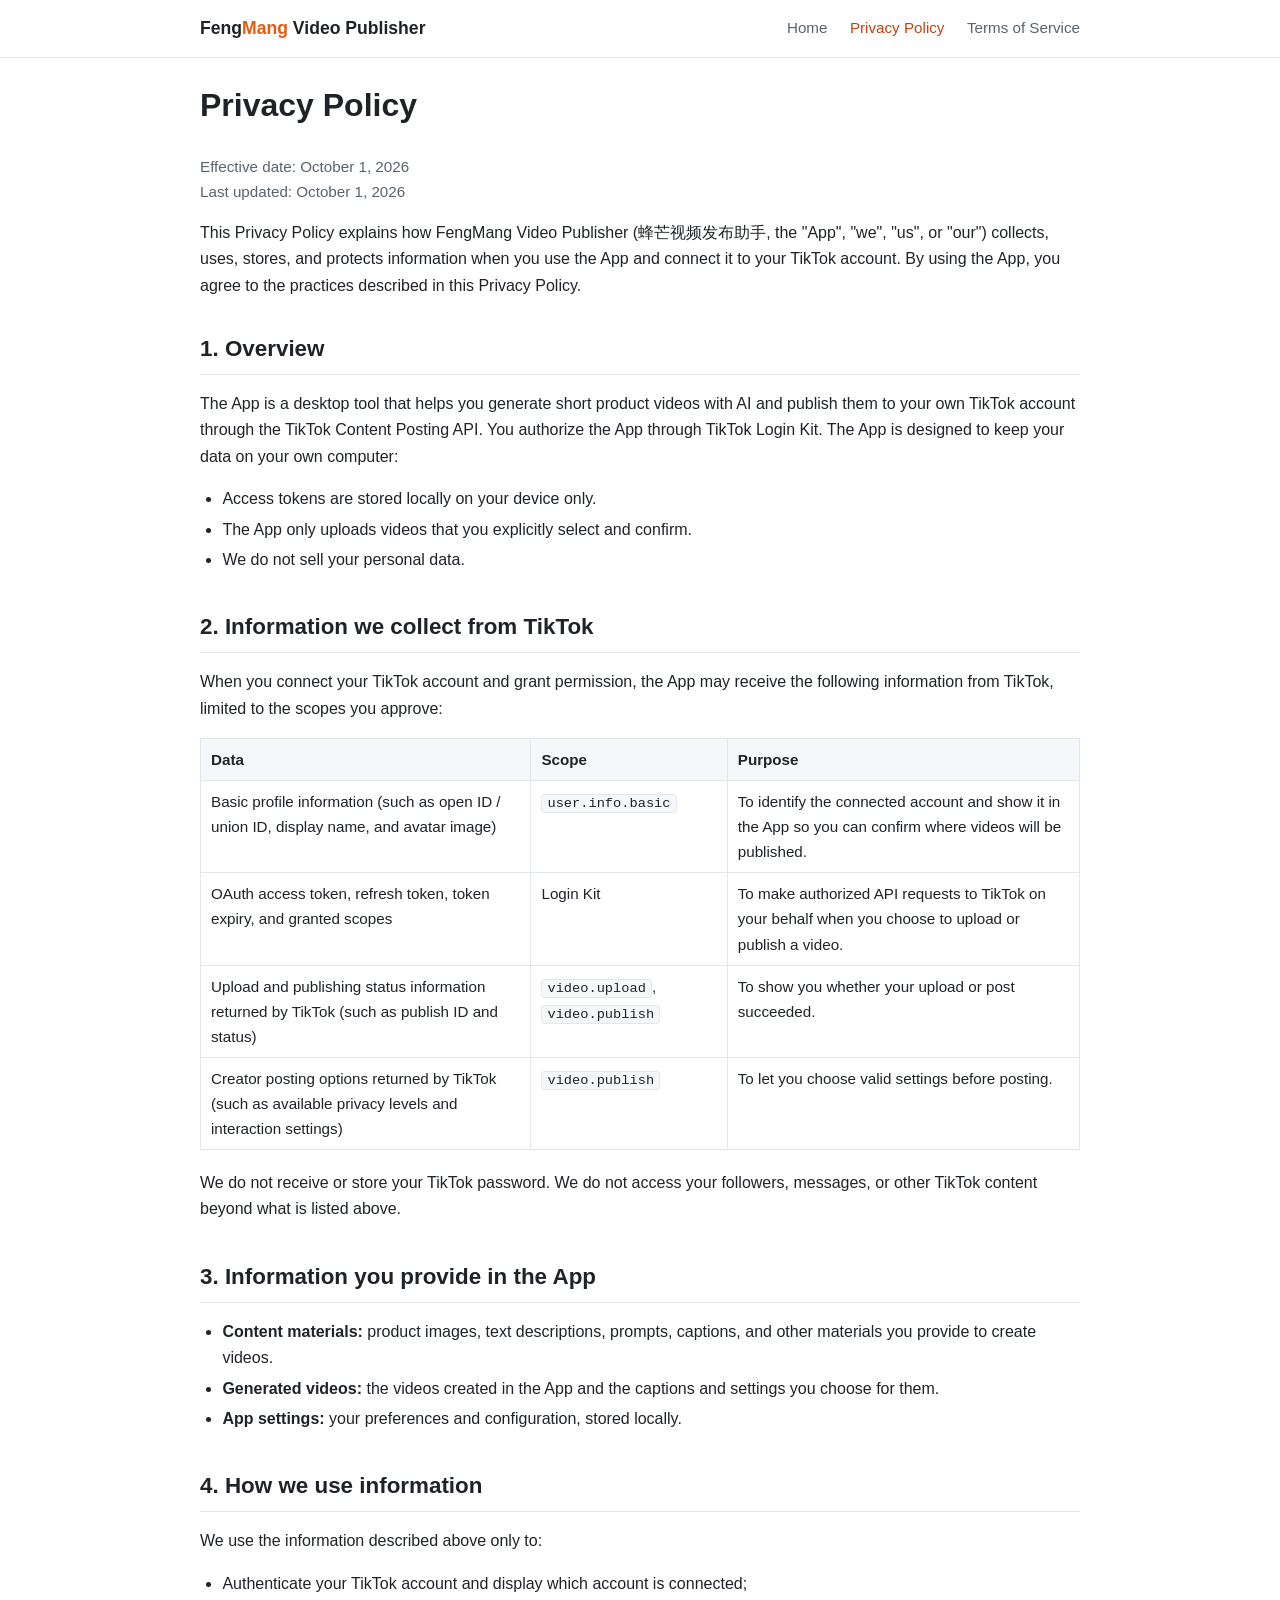
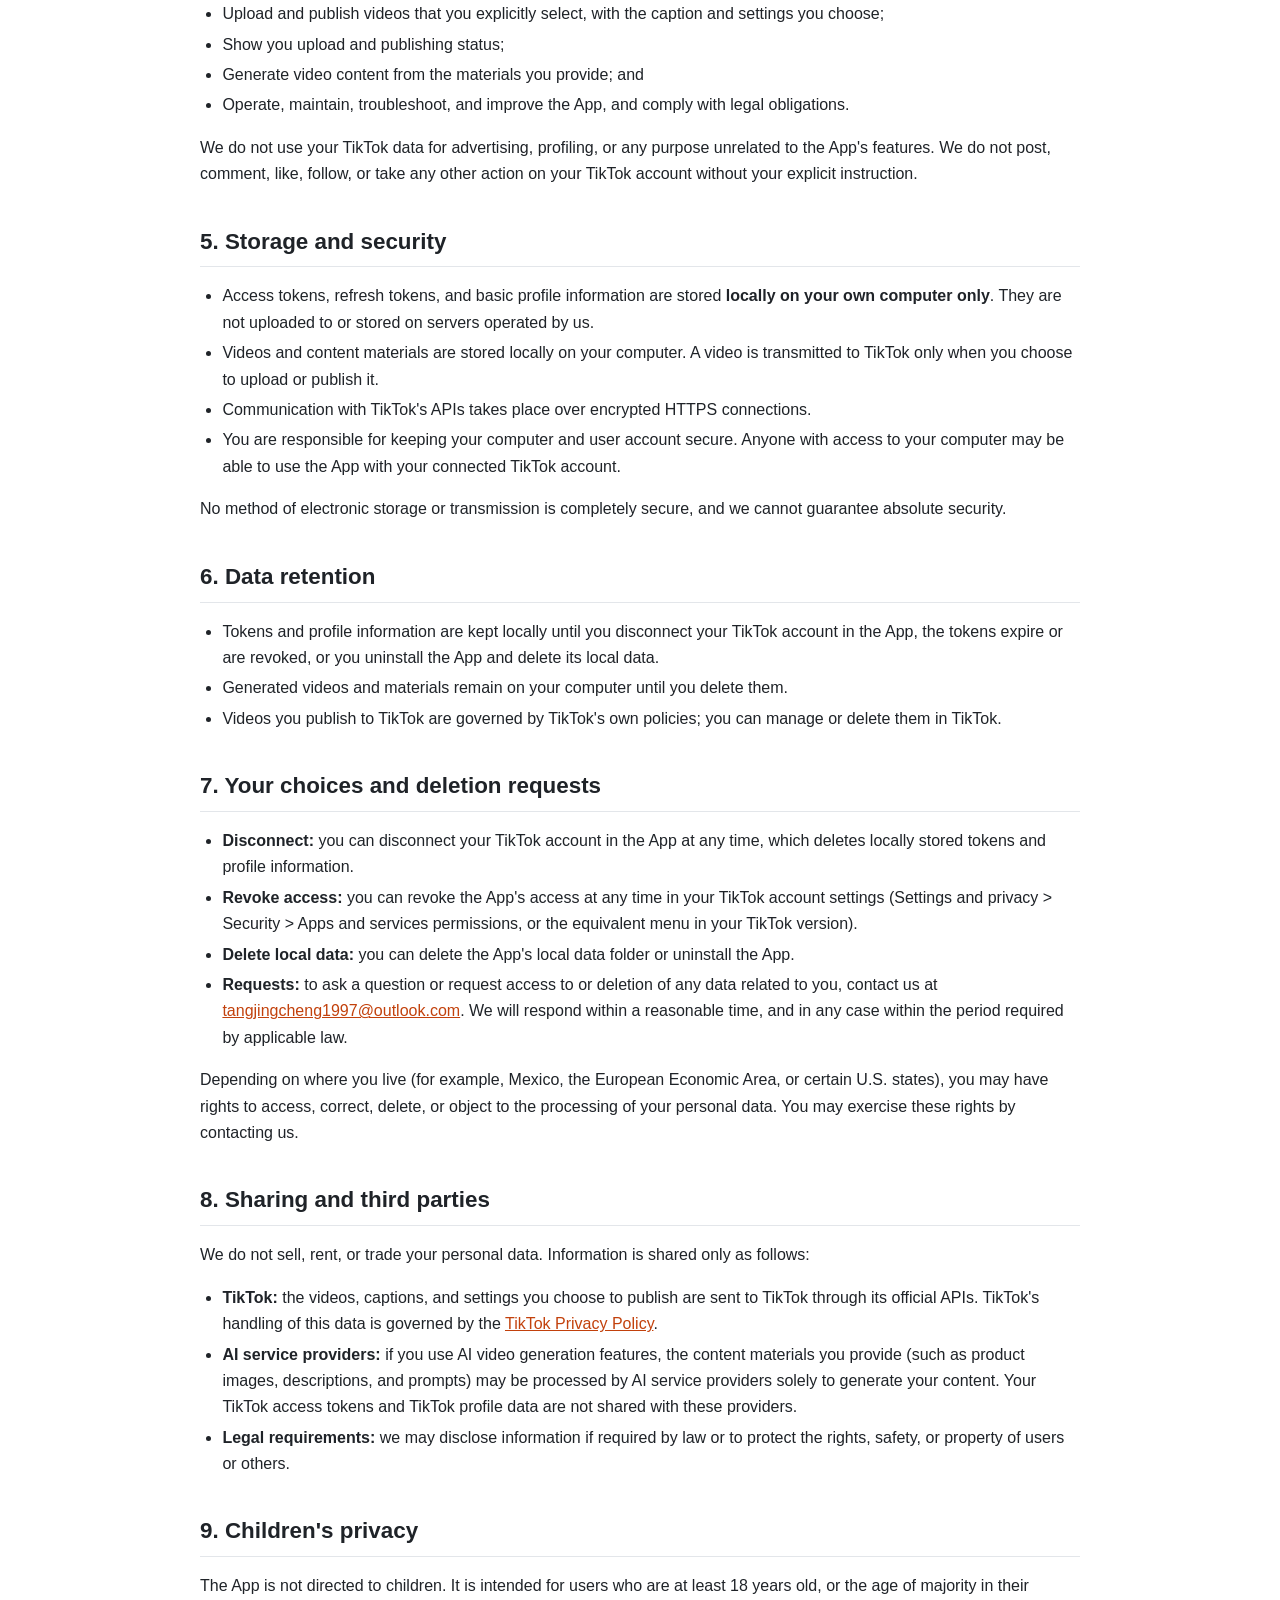
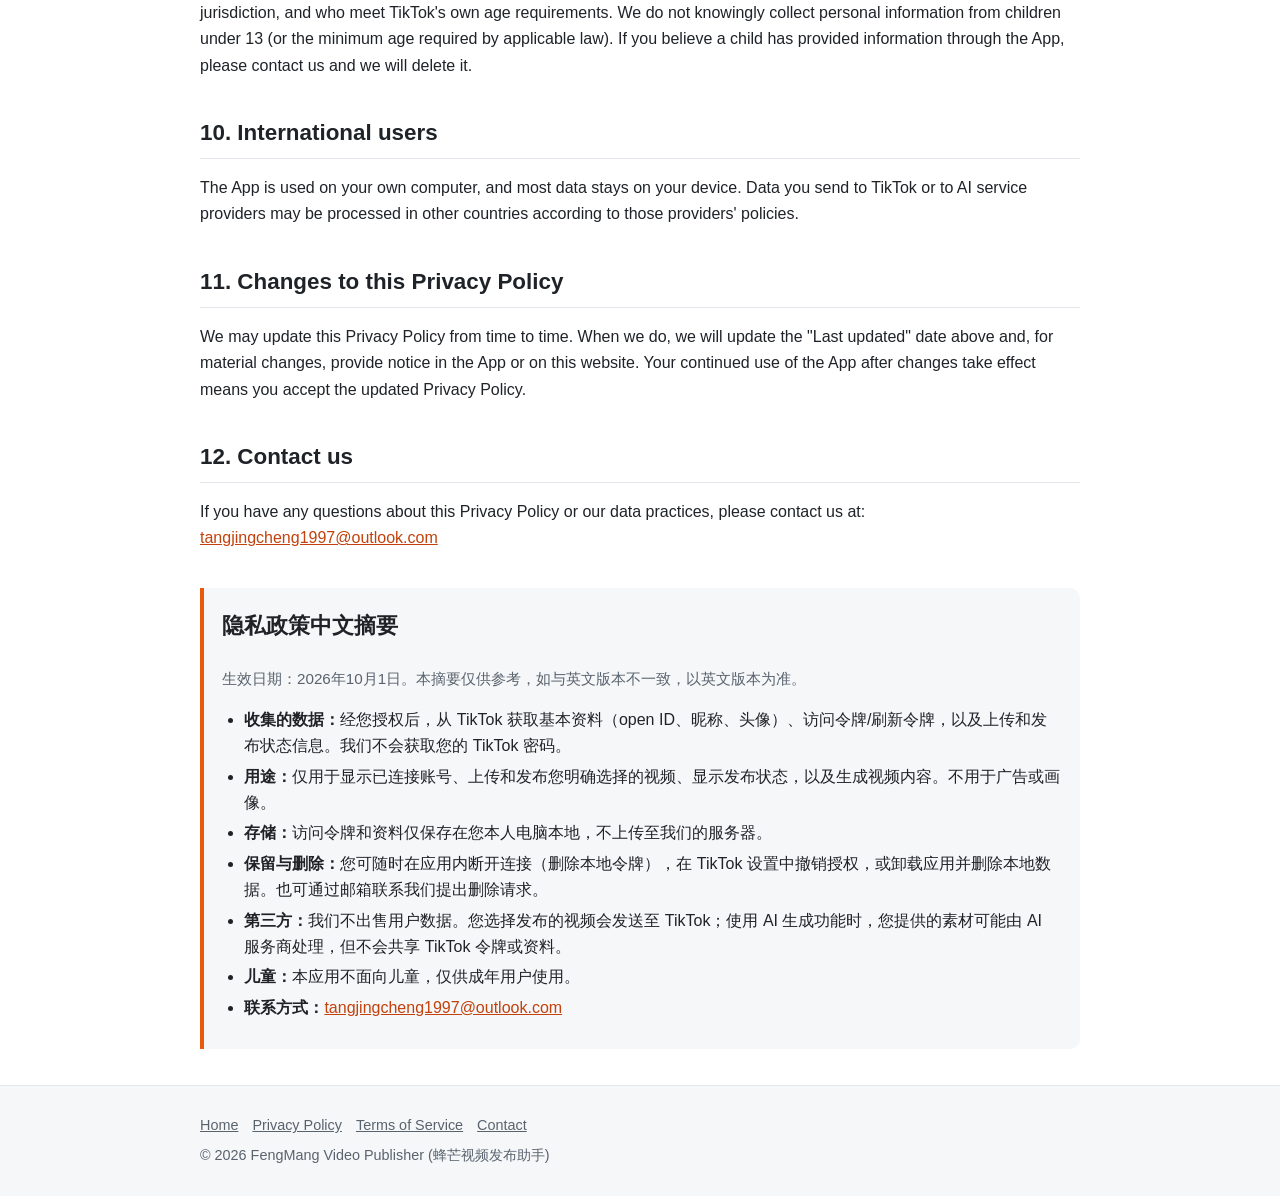
==== privacy.html @ cdba8553 "Add files via upload" ====
<!DOCTYPE html>
<html lang="en">
<head>
  <meta charset="utf-8">
  <meta name="viewport" content="width=device-width, initial-scale=1">
  <title>Privacy Policy | FengMang Video Publisher</title>
  <meta name="description" content="Privacy Policy for FengMang Video Publisher (蜂芒视频发布助手).">
  <link rel="stylesheet" href="style.css">
</head>
<body>
  <header class="site-header">
    <div class="container">
      <a class="brand" href="index.html">Feng<span>Mang</span> Video Publisher</a>
      <nav class="site-nav" aria-label="Main navigation">
        <a href="index.html">Home</a>
        <a href="privacy.html" aria-current="page">Privacy Policy</a>
        <a href="terms.html">Terms of Service</a>
      </nav>
    </div>
  </header>

  <main class="container">
    <h1>Privacy Policy</h1>
    <p class="meta">Effective date: October 1, 2026<br>Last updated: October 1, 2026</p>

    <p>This Privacy Policy explains how FengMang Video Publisher (蜂芒视频发布助手, the "App", "we", "us", or "our") collects, uses, stores, and protects information when you use the App and connect it to your TikTok account. By using the App, you agree to the practices described in this Privacy Policy.</p>

    <section>
      <h2>1. Overview</h2>
      <p>The App is a desktop tool that helps you generate short product videos with AI and publish them to your own TikTok account through the TikTok Content Posting API. You authorize the App through TikTok Login Kit. The App is designed to keep your data on your own computer:</p>
      <ul>
        <li>Access tokens are stored locally on your device only.</li>
        <li>The App only uploads videos that you explicitly select and confirm.</li>
        <li>We do not sell your personal data.</li>
      </ul>
    </section>

    <section>
      <h2>2. Information we collect from TikTok</h2>
      <p>When you connect your TikTok account and grant permission, the App may receive the following information from TikTok, limited to the scopes you approve:</p>
      <table>
        <thead>
          <tr><th>Data</th><th>Scope</th><th>Purpose</th></tr>
        </thead>
        <tbody>
          <tr>
            <td>Basic profile information (such as open ID / union ID, display name, and avatar image)</td>
            <td><code>user.info.basic</code></td>
            <td>To identify the connected account and show it in the App so you can confirm where videos will be published.</td>
          </tr>
          <tr>
            <td>OAuth access token, refresh token, token expiry, and granted scopes</td>
            <td>Login Kit</td>
            <td>To make authorized API requests to TikTok on your behalf when you choose to upload or publish a video.</td>
          </tr>
          <tr>
            <td>Upload and publishing status information returned by TikTok (such as publish ID and status)</td>
            <td><code>video.upload</code>, <code>video.publish</code></td>
            <td>To show you whether your upload or post succeeded.</td>
          </tr>
          <tr>
            <td>Creator posting options returned by TikTok (such as available privacy levels and interaction settings)</td>
            <td><code>video.publish</code></td>
            <td>To let you choose valid settings before posting.</td>
          </tr>
        </tbody>
      </table>
      <p>We do not receive or store your TikTok password. We do not access your followers, messages, or other TikTok content beyond what is listed above.</p>
    </section>

    <section>
      <h2>3. Information you provide in the App</h2>
      <ul>
        <li><strong>Content materials:</strong> product images, text descriptions, prompts, captions, and other materials you provide to create videos.</li>
        <li><strong>Generated videos:</strong> the videos created in the App and the captions and settings you choose for them.</li>
        <li><strong>App settings:</strong> your preferences and configuration, stored locally.</li>
      </ul>
    </section>

    <section>
      <h2>4. How we use information</h2>
      <p>We use the information described above only to:</p>
      <ul>
        <li>Authenticate your TikTok account and display which account is connected;</li>
        <li>Upload and publish videos that you explicitly select, with the caption and settings you choose;</li>
        <li>Show you upload and publishing status;</li>
        <li>Generate video content from the materials you provide; and</li>
        <li>Operate, maintain, troubleshoot, and improve the App, and comply with legal obligations.</li>
      </ul>
      <p>We do not use your TikTok data for advertising, profiling, or any purpose unrelated to the App's features. We do not post, comment, like, follow, or take any other action on your TikTok account without your explicit instruction.</p>
    </section>

    <section>
      <h2>5. Storage and security</h2>
      <ul>
        <li>Access tokens, refresh tokens, and basic profile information are stored <strong>locally on your own computer only</strong>. They are not uploaded to or stored on servers operated by us.</li>
        <li>Videos and content materials are stored locally on your computer. A video is transmitted to TikTok only when you choose to upload or publish it.</li>
        <li>Communication with TikTok's APIs takes place over encrypted HTTPS connections.</li>
        <li>You are responsible for keeping your computer and user account secure. Anyone with access to your computer may be able to use the App with your connected TikTok account.</li>
      </ul>
      <p>No method of electronic storage or transmission is completely secure, and we cannot guarantee absolute security.</p>
    </section>

    <section>
      <h2>6. Data retention</h2>
      <ul>
        <li>Tokens and profile information are kept locally until you disconnect your TikTok account in the App, the tokens expire or are revoked, or you uninstall the App and delete its local data.</li>
        <li>Generated videos and materials remain on your computer until you delete them.</li>
        <li>Videos you publish to TikTok are governed by TikTok's own policies; you can manage or delete them in TikTok.</li>
      </ul>
    </section>

    <section>
      <h2>7. Your choices and deletion requests</h2>
      <ul>
        <li><strong>Disconnect:</strong> you can disconnect your TikTok account in the App at any time, which deletes locally stored tokens and profile information.</li>
        <li><strong>Revoke access:</strong> you can revoke the App's access at any time in your TikTok account settings (Settings and privacy &gt; Security &gt; Apps and services permissions, or the equivalent menu in your TikTok version).</li>
        <li><strong>Delete local data:</strong> you can delete the App's local data folder or uninstall the App.</li>
        <li><strong>Requests:</strong> to ask a question or request access to or deletion of any data related to you, contact us at <a href="mailto:tangjingcheng1997@outlook.com">tangjingcheng1997@outlook.com</a>. We will respond within a reasonable time, and in any case within the period required by applicable law.</li>
      </ul>
      <p>Depending on where you live (for example, Mexico, the European Economic Area, or certain U.S. states), you may have rights to access, correct, delete, or object to the processing of your personal data. You may exercise these rights by contacting us.</p>
    </section>

    <section>
      <h2>8. Sharing and third parties</h2>
      <p>We do not sell, rent, or trade your personal data. Information is shared only as follows:</p>
      <ul>
        <li><strong>TikTok:</strong> the videos, captions, and settings you choose to publish are sent to TikTok through its official APIs. TikTok's handling of this data is governed by the <a href="https://www.tiktok.com/legal/privacy-policy">TikTok Privacy Policy</a>.</li>
        <li><strong>AI service providers:</strong> if you use AI video generation features, the content materials you provide (such as product images, descriptions, and prompts) may be processed by AI service providers solely to generate your content. Your TikTok access tokens and TikTok profile data are not shared with these providers.</li>
        <li><strong>Legal requirements:</strong> we may disclose information if required by law or to protect the rights, safety, or property of users or others.</li>
      </ul>
    </section>

    <section>
      <h2>9. Children's privacy</h2>
      <p>The App is not directed to children. It is intended for users who are at least 18 years old, or the age of majority in their jurisdiction, and who meet TikTok's own age requirements. We do not knowingly collect personal information from children under 13 (or the minimum age required by applicable law). If you believe a child has provided information through the App, please contact us and we will delete it.</p>
    </section>

    <section>
      <h2>10. International users</h2>
      <p>The App is used on your own computer, and most data stays on your device. Data you send to TikTok or to AI service providers may be processed in other countries according to those providers' policies.</p>
    </section>

    <section>
      <h2>11. Changes to this Privacy Policy</h2>
      <p>We may update this Privacy Policy from time to time. When we do, we will update the "Last updated" date above and, for material changes, provide notice in the App or on this website. Your continued use of the App after changes take effect means you accept the updated Privacy Policy.</p>
    </section>

    <section>
      <h2>12. Contact us</h2>
      <p>If you have any questions about this Privacy Policy or our data practices, please contact us at: <a href="mailto:tangjingcheng1997@outlook.com">tangjingcheng1997@outlook.com</a></p>
    </section>

    <section lang="zh-CN">
      <div class="zh">
        <h2>隐私政策中文摘要</h2>
        <p class="meta">生效日期：2026年10月1日。本摘要仅供参考，如与英文版本不一致，以英文版本为准。</p>
        <ul>
          <li><strong>收集的数据：</strong>经您授权后，从 TikTok 获取基本资料（open ID、昵称、头像）、访问令牌/刷新令牌，以及上传和发布状态信息。我们不会获取您的 TikTok 密码。</li>
          <li><strong>用途：</strong>仅用于显示已连接账号、上传和发布您明确选择的视频、显示发布状态，以及生成视频内容。不用于广告或画像。</li>
          <li><strong>存储：</strong>访问令牌和资料仅保存在您本人电脑本地，不上传至我们的服务器。</li>
          <li><strong>保留与删除：</strong>您可随时在应用内断开连接（删除本地令牌），在 TikTok 设置中撤销授权，或卸载应用并删除本地数据。也可通过邮箱联系我们提出删除请求。</li>
          <li><strong>第三方：</strong>我们不出售用户数据。您选择发布的视频会发送至 TikTok；使用 AI 生成功能时，您提供的素材可能由 AI 服务商处理，但不会共享 TikTok 令牌或资料。</li>
          <li><strong>儿童：</strong>本应用不面向儿童，仅供成年用户使用。</li>
          <li><strong>联系方式：</strong><a href="mailto:tangjingcheng1997@outlook.com">tangjingcheng1997@outlook.com</a></li>
        </ul>
      </div>
    </section>
  </main>

  <footer class="site-footer">
    <div class="container">
      <p><a href="index.html">Home</a><a href="privacy.html">Privacy Policy</a><a href="terms.html">Terms of Service</a><a href="mailto:tangjingcheng1997@outlook.com">Contact</a></p>
      <p>&copy; 2026 FengMang Video Publisher (蜂芒视频发布助手)</p>
    </div>
  </footer>
</body>
</html>
---- style.css ----
/* FengMang Video Publisher - shared stylesheet (no external dependencies) */
:root {
  --bg: #ffffff;
  --bg-alt: #f6f7f9;
  --text: #1f2328;
  --muted: #59636e;
  --accent: #e8590c;
  --accent-dark: #c2410c;
  --border: #e3e6ea;
  --radius: 10px;
  --max: 920px;
}

* { box-sizing: border-box; }

html { -webkit-text-size-adjust: 100%; }

body {
  margin: 0;
  font-family: -apple-system, BlinkMacSystemFont, "Segoe UI", Roboto, "Helvetica Neue", Arial,
    "PingFang SC", "Hiragino Sans GB", "Microsoft YaHei", "Noto Sans CJK SC", sans-serif;
  font-size: 16px;
  line-height: 1.65;
  color: var(--text);
  background: var(--bg);
}

a { color: var(--accent-dark); }
a:hover { color: var(--accent); }

.container {
  max-width: var(--max);
  margin: 0 auto;
  padding: 0 20px;
}

/* Header / nav */
.site-header {
  border-bottom: 1px solid var(--border);
  background: var(--bg);
}
.site-header .container {
  display: flex;
  align-items: center;
  justify-content: space-between;
  flex-wrap: wrap;
  gap: 12px;
  padding-top: 14px;
  padding-bottom: 14px;
}
.brand {
  font-weight: 700;
  font-size: 1.1rem;
  color: var(--text);
  text-decoration: none;
}
.brand span { color: var(--accent); }
.site-nav a {
  margin-left: 18px;
  color: var(--muted);
  text-decoration: none;
  font-size: 0.95rem;
}
.site-nav a:first-child { margin-left: 0; }
.site-nav a:hover,
.site-nav a[aria-current="page"] { color: var(--accent-dark); }

/* Hero */
.hero {
  background: linear-gradient(135deg, #fff4ec 0%, #f6f7f9 100%);
  border-bottom: 1px solid var(--border);
  padding: 56px 0 48px;
}
.hero h1 {
  margin: 0 0 6px;
  font-size: 2.1rem;
  line-height: 1.25;
}
.hero .zh-title {
  margin: 0 0 18px;
  font-size: 1.35rem;
  color: var(--muted);
  font-weight: 600;
}
.hero p.lead {
  font-size: 1.1rem;
  max-width: 720px;
  margin: 0 0 24px;
}
.btn {
  display: inline-block;
  padding: 10px 18px;
  border-radius: var(--radius);
  background: var(--accent);
  color: #fff;
  text-decoration: none;
  font-weight: 600;
  margin: 0 10px 10px 0;
}
.btn:hover { background: var(--accent-dark); color: #fff; }
.btn.secondary {
  background: transparent;
  color: var(--accent-dark);
  border: 1px solid var(--accent);
}
.btn.secondary:hover { background: #fff4ec; color: var(--accent-dark); }

/* Content */
main { padding: 36px 0 48px; }
section { margin-bottom: 36px; }
h2 {
  font-size: 1.4rem;
  margin: 32px 0 12px;
  padding-bottom: 6px;
  border-bottom: 1px solid var(--border);
}
h3 { font-size: 1.1rem; margin: 22px 0 8px; }
ul, ol { padding-left: 1.4em; }
li { margin-bottom: 4px; }

.grid {
  display: grid;
  grid-template-columns: repeat(auto-fit, minmax(240px, 1fr));
  gap: 16px;
}
.card {
  background: var(--bg-alt);
  border: 1px solid var(--border);
  border-radius: var(--radius);
  padding: 18px 20px;
}
.card h3 { margin-top: 0; }

.zh {
  background: var(--bg-alt);
  border-left: 4px solid var(--accent);
  border-radius: 0 var(--radius) var(--radius) 0;
  padding: 12px 18px;
  margin: 16px 0;
}
.zh h2, .zh h3 { border-bottom: none; margin-top: 8px; }

.meta { color: var(--muted); font-size: 0.95rem; }

table {
  width: 100%;
  border-collapse: collapse;
  margin: 12px 0 20px;
  font-size: 0.95rem;
}
th, td {
  border: 1px solid var(--border);
  padding: 8px 10px;
  text-align: left;
  vertical-align: top;
}
th { background: var(--bg-alt); }

code {
  background: var(--bg-alt);
  border: 1px solid var(--border);
  border-radius: 4px;
  padding: 1px 5px;
  font-size: 0.9em;
}

/* Footer */
.site-footer {
  border-top: 1px solid var(--border);
  background: var(--bg-alt);
  padding: 22px 0;
  color: var(--muted);
  font-size: 0.9rem;
}
.site-footer a { color: var(--muted); margin-right: 14px; }
.site-footer p { margin: 6px 0; }

@media (max-width: 600px) {
  .hero { padding: 40px 0 32px; }
  .hero h1 { font-size: 1.6rem; }
  .site-nav a { margin-left: 12px; }
}
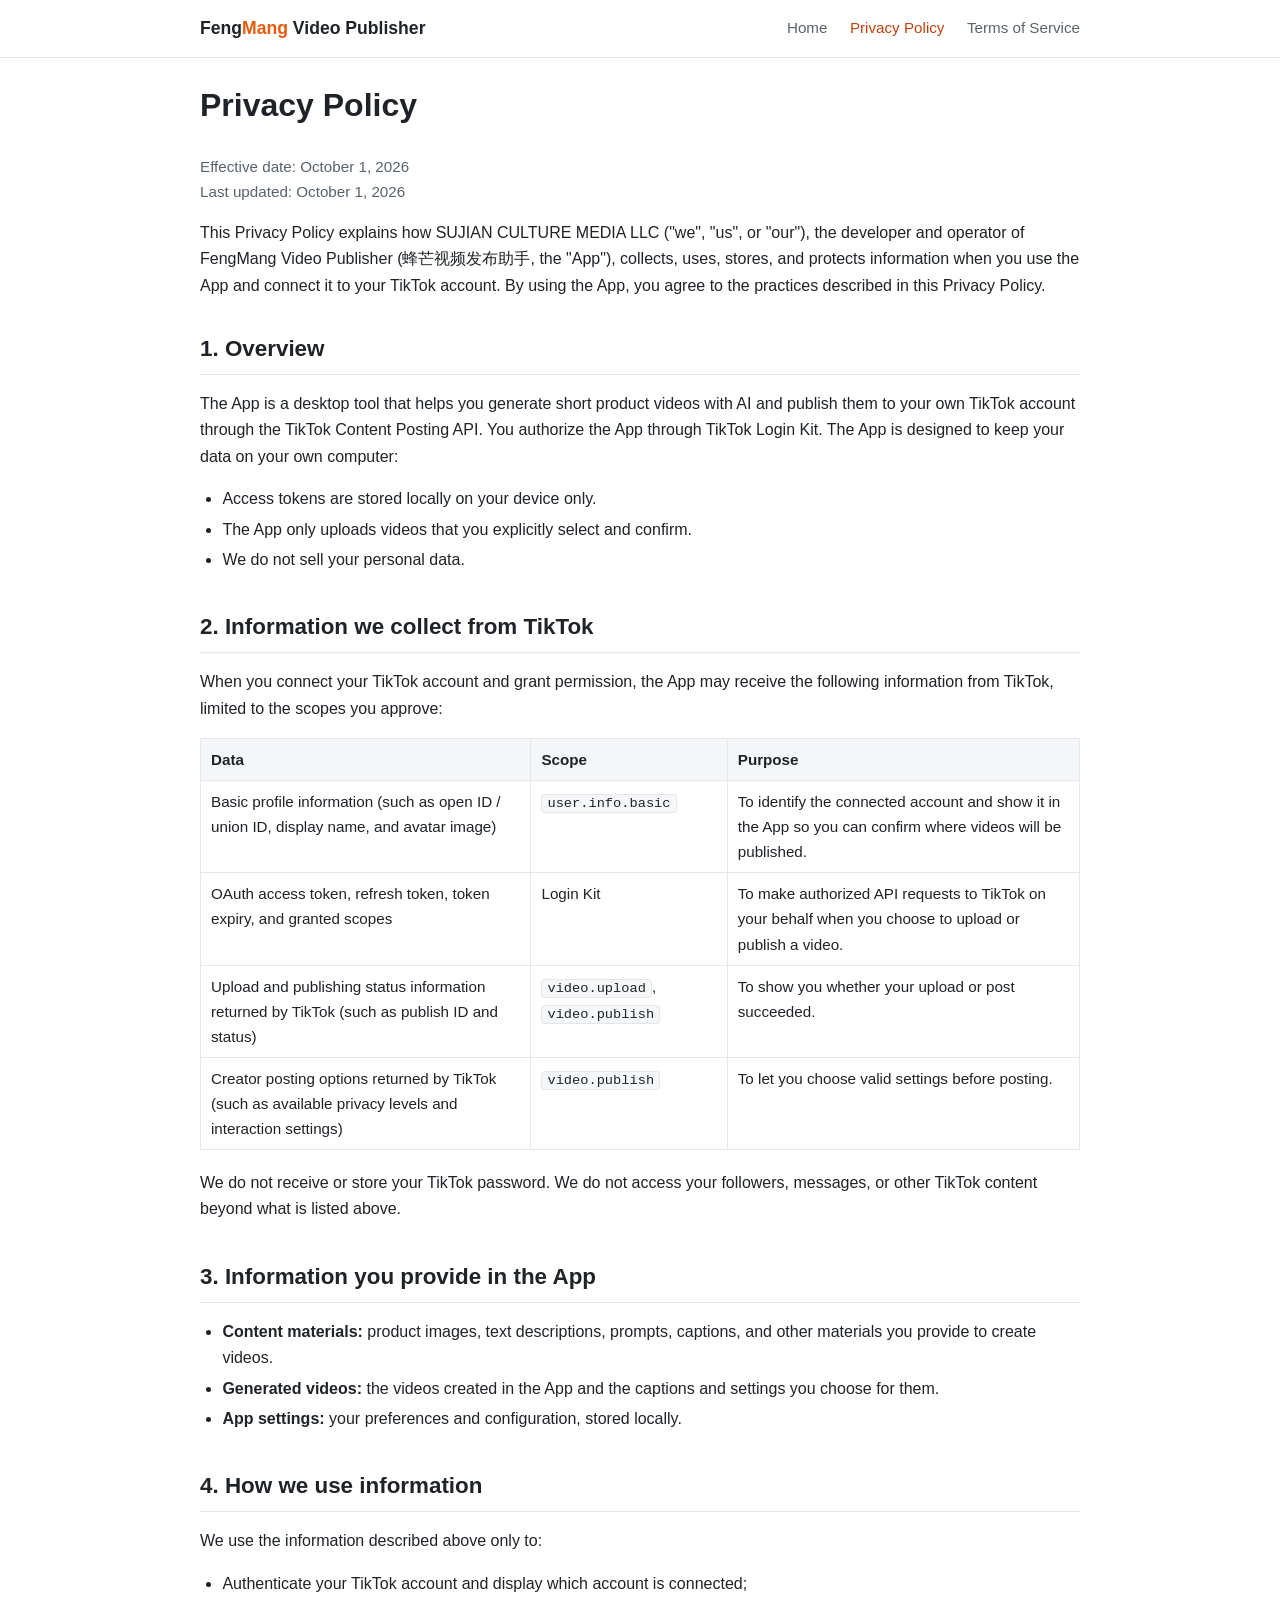
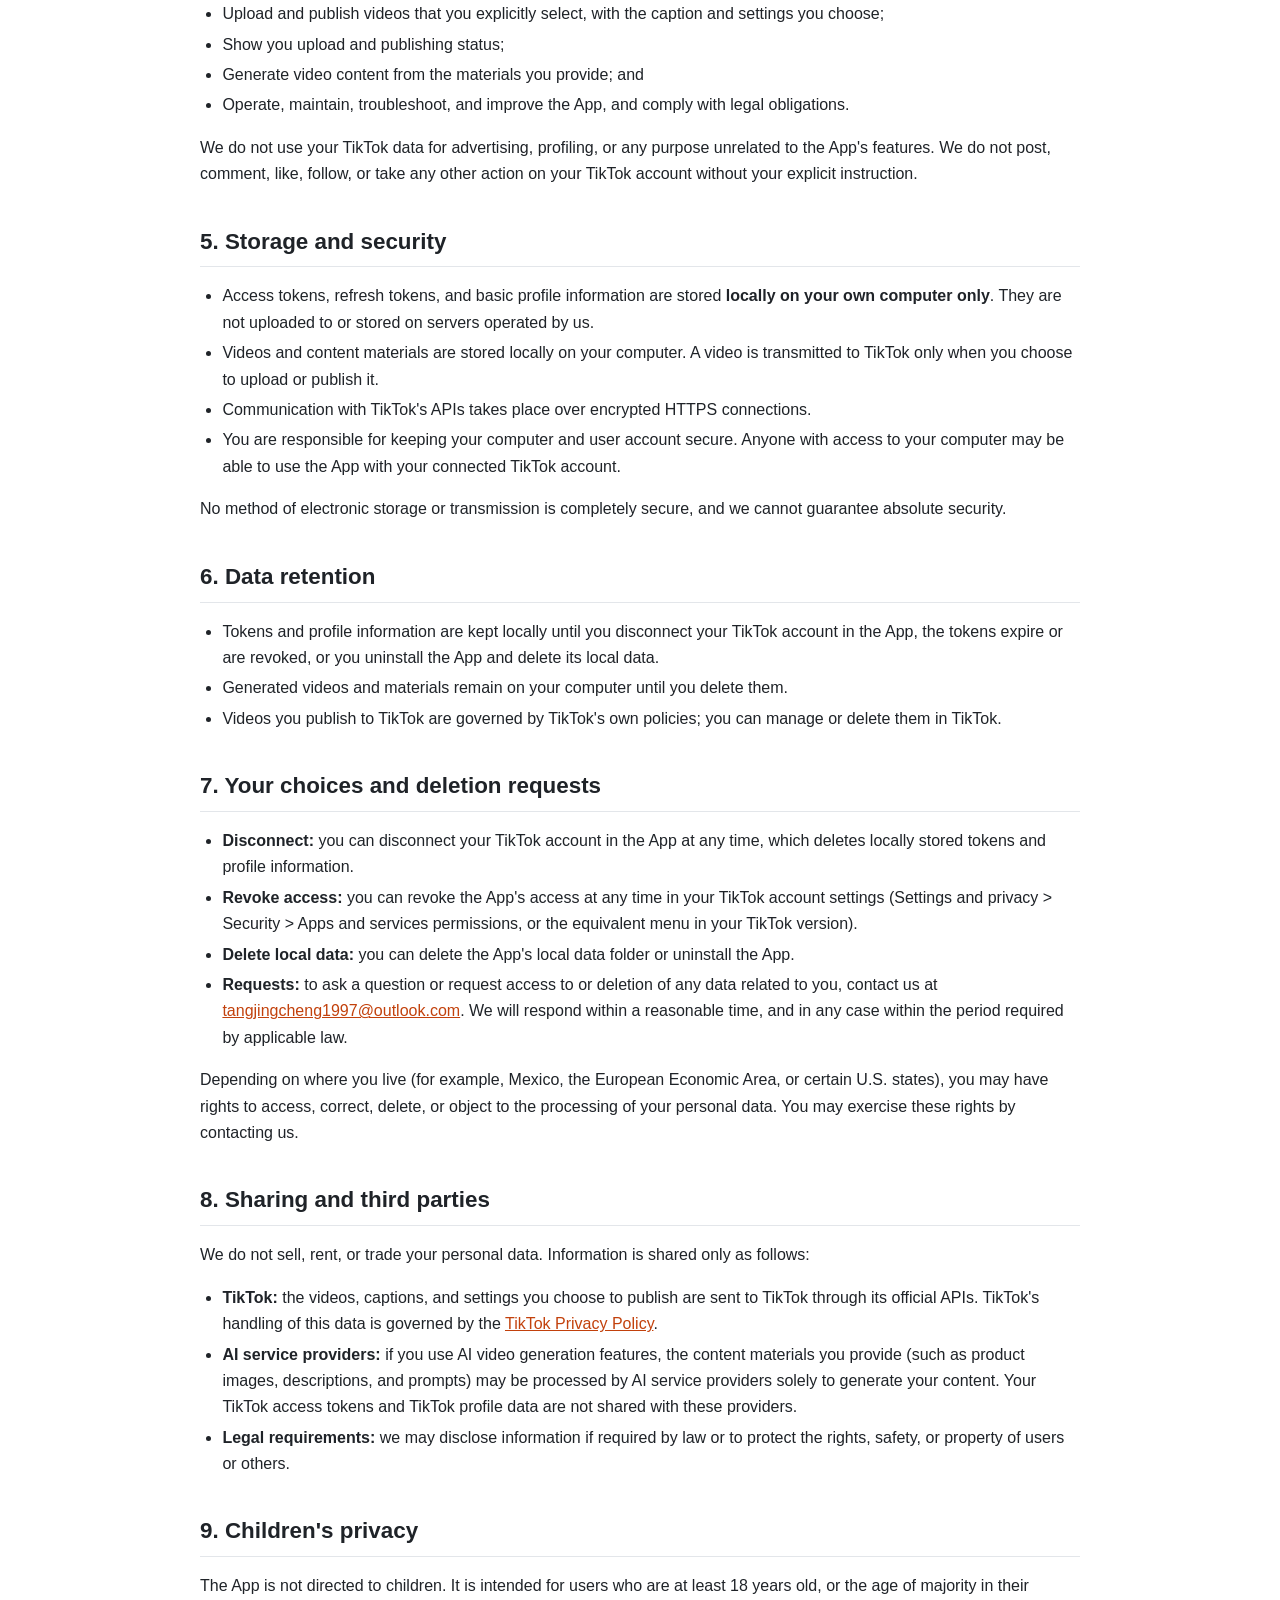
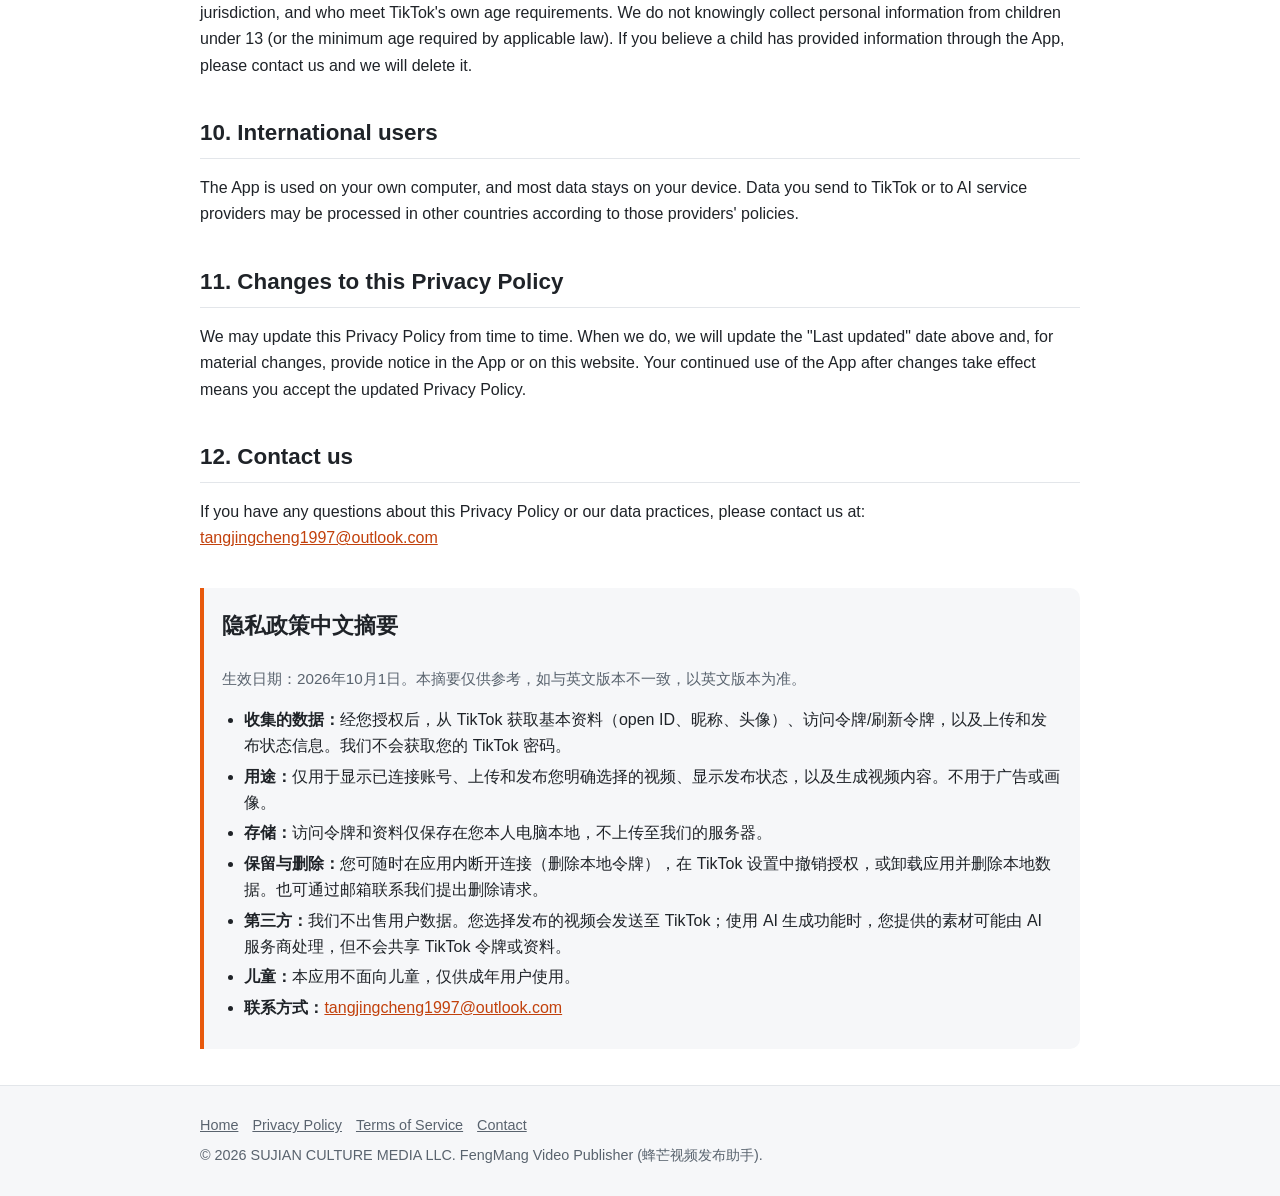
==== commit 7b39c3e0: "Add files via upload" ====
--- a/privacy.html
+++ b/privacy.html
@@ -23,7 +23,7 @@
     <h1>Privacy Policy</h1>
     <p class="meta">Effective date: October 1, 2026<br>Last updated: October 1, 2026</p>
 
-    <p>This Privacy Policy explains how FengMang Video Publisher (蜂芒视频发布助手, the "App", "we", "us", or "our") collects, uses, stores, and protects information when you use the App and connect it to your TikTok account. By using the App, you agree to the practices described in this Privacy Policy.</p>
+    <p>This Privacy Policy explains how SUJIAN CULTURE MEDIA LLC ("we", "us", or "our"), the developer and operator of FengMang Video Publisher (蜂芒视频发布助手, the "App"), collects, uses, stores, and protects information when you use the App and connect it to your TikTok account. By using the App, you agree to the practices described in this Privacy Policy.</p>
 
     <section>
       <h2>1. Overview</h2>
@@ -171,7 +171,7 @@
   <footer class="site-footer">
     <div class="container">
       <p><a href="index.html">Home</a><a href="privacy.html">Privacy Policy</a><a href="terms.html">Terms of Service</a><a href="mailto:tangjingcheng1997@outlook.com">Contact</a></p>
-      <p>&copy; 2026 FengMang Video Publisher (蜂芒视频发布助手)</p>
+      <p>&copy; 2026 SUJIAN CULTURE MEDIA LLC. FengMang Video Publisher (蜂芒视频发布助手).</p>
     </div>
   </footer>
 </body>
